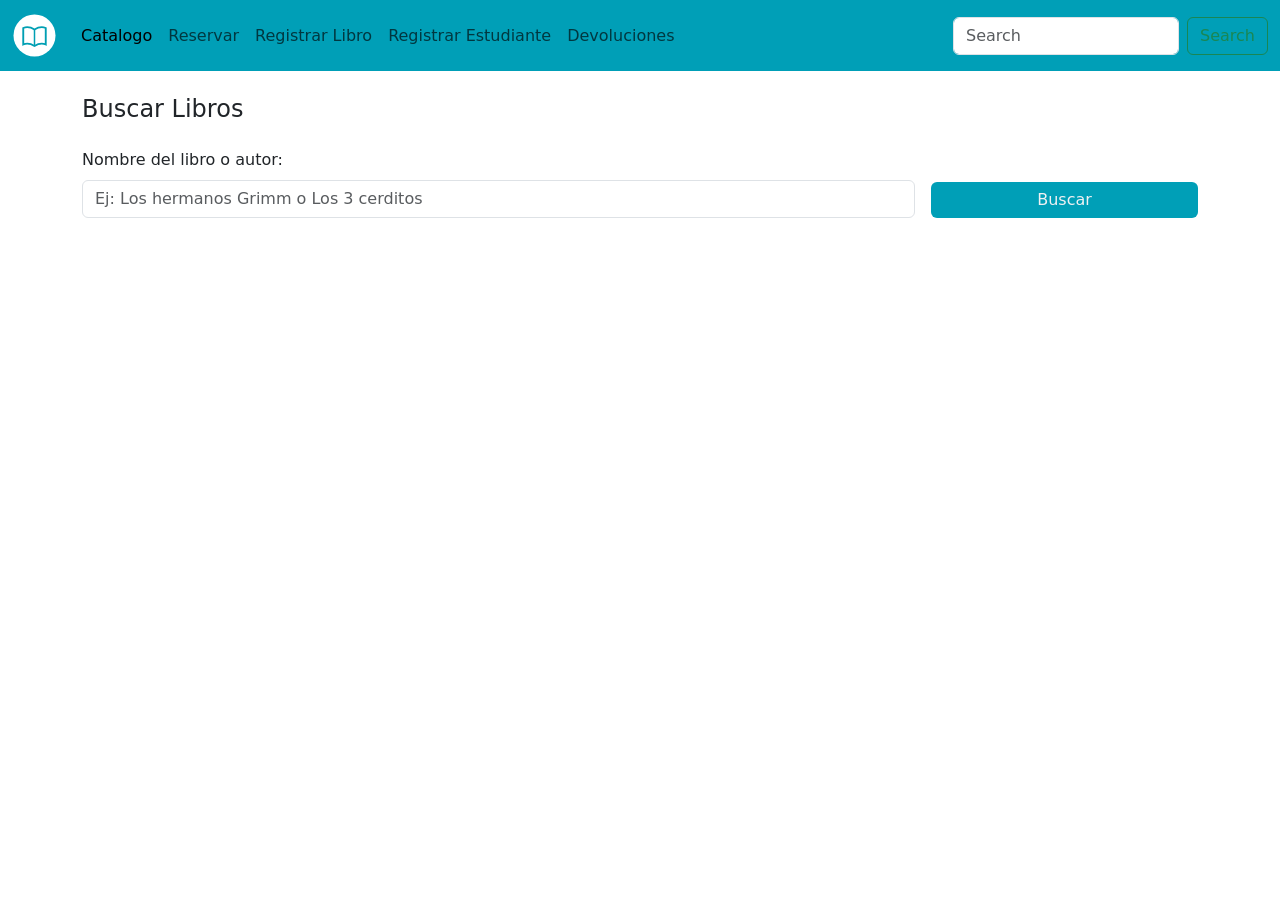
==== index.html @ da83054a "primer commit" ====
<!DOCTYPE html>
<html lang="en">

<head>
    <meta charset="UTF-8">
    <meta name="viewport" content="width=device-width, initial-scale=1.0">
    <title>Biblioteca Digital</title>
    <link href="https://cdn.jsdelivr.net/npm/bootstrap@5.3.9/dist/css/bootstrap.min.css" rel="stylesheet"
        integrity="sha384-yEPZ7jP9S0QKiUQ0m3jjsO4ProIW7wvR9gXkI7JOGa2XVsw53Yke2bsdkBbjmmiX" crossorigin="anonymous">
    <link rel="stylesheet" href="./css/styles.css">
</head>

<body>
    <nav class="navbar navbar-expand-lg navbar-biblioteca">
        <div class="container-fluid">
            <a class="navbar-brand" href="#">
                <svg width="45" height="45" viewBox="0 0 60 60" xmlns="http://www.w3.org/2000/svg">

                    <circle cx="30" cy="30" r="28" fill="white" />

                    <path d="M15 20 Q22 17 30 22 Q38 17 45 20
               V42 Q38 39 30 44 Q22 39 15 42 Z" fill="none" stroke="#009fb3" stroke-width="2.5" />

                    <line x1="30" y1="22" x2="30" y2="44" stroke="#009fb3" stroke-width="2" />

                </svg>

            </a>
            <button class="navbar-toggler" type="button" data-bs-toggle="collapse"
                data-bs-target="#navbarSupportedContent" aria-controls="navbarSupportedContent" aria-expanded="false"
                aria-label="Toggle navigation">
                <span class="navbar-toggler-icon"></span>
            </button>
            <div class="collapse navbar-collapse" id="navbarSupportedContent">
                <ul class="navbar-nav me-auto mb-2 mb-lg-0">
                    <li class="nav-item">
                        <a class="nav-link active" aria-current="page" href="#">Catalogo</a>
                    </li>
                    <li class="nav-item">
                        <a class="nav-link" href="#">Reservar</a>
                    </li>
                    <li class="nav-item">
                        <a class="nav-link" href="#">Registrar Libro</a>
                    </li>
                    <li class="nav-item">
                        <a class="nav-link" href="#">Registrar Estudiante</a>
                    </li>
                    <li class="nav-item">
                        <a class="nav-link" href="#">Devoluciones</a>
                    </li>
                </ul>
                <form class="d-flex" role="search">
                    <input class="form-control me-2" type="search" placeholder="Search" aria-label="Search" />
                    <button class="btn btn-outline-success" type="submit">Search</button>
                </form>
            </div>
        </div>
    </nav>
    <main class="container py-4">
        <!-- TITULO DE LA SECCION -->
        <section class="mb-5">
            <h1 class="h4 mb-4">Buscar Libros</h1>
            <!-- FORMULARIO DE BUSQUEDA -->
             <form class="row g-3" id="formularioBusqueda">
                <div class="col-12 col-md-9">
                    <label for="buscarLibro" class="form-label">Nombre del libro o autor:</label>
                    <input type="search"
                    id="buscarLibro"
                    class="form-control"
                    placeholder="Ej: Los hermanos Grimm o Los 3 cerditos">
                </div>
                <div class="col-12 col-md-3 d-flex align-items-end">
                    <button
                    class="btn btn-biblioteca w-100"
                    >Buscar</button>
                </div>
             </form>
        </section>
    </main>
</body>
<script src="https://cdn.jsdelivr.net/npm/bootstrap@5.3.9/dist/js/bootstrap.bundle.min.js"
    integrity="sha384-WyOxWvTyr1QaMPfiPJSv76iReVthorl5uWlFtZPyK0IEB0hGzo9y5Bp9mYanr8Bu"
    crossorigin="anonymous"></script>

</html>
---- css/styles.css ----
.navbar-biblioteca {
    background-color: #009FB7;
}

.btn-biblioteca {
    background-color: #009FB7;
    color: #EFF1F3;
    border: none;
}

.btn-biblioteca:hover {
    background-color: #037584;
    color: #EFF1F3;
}
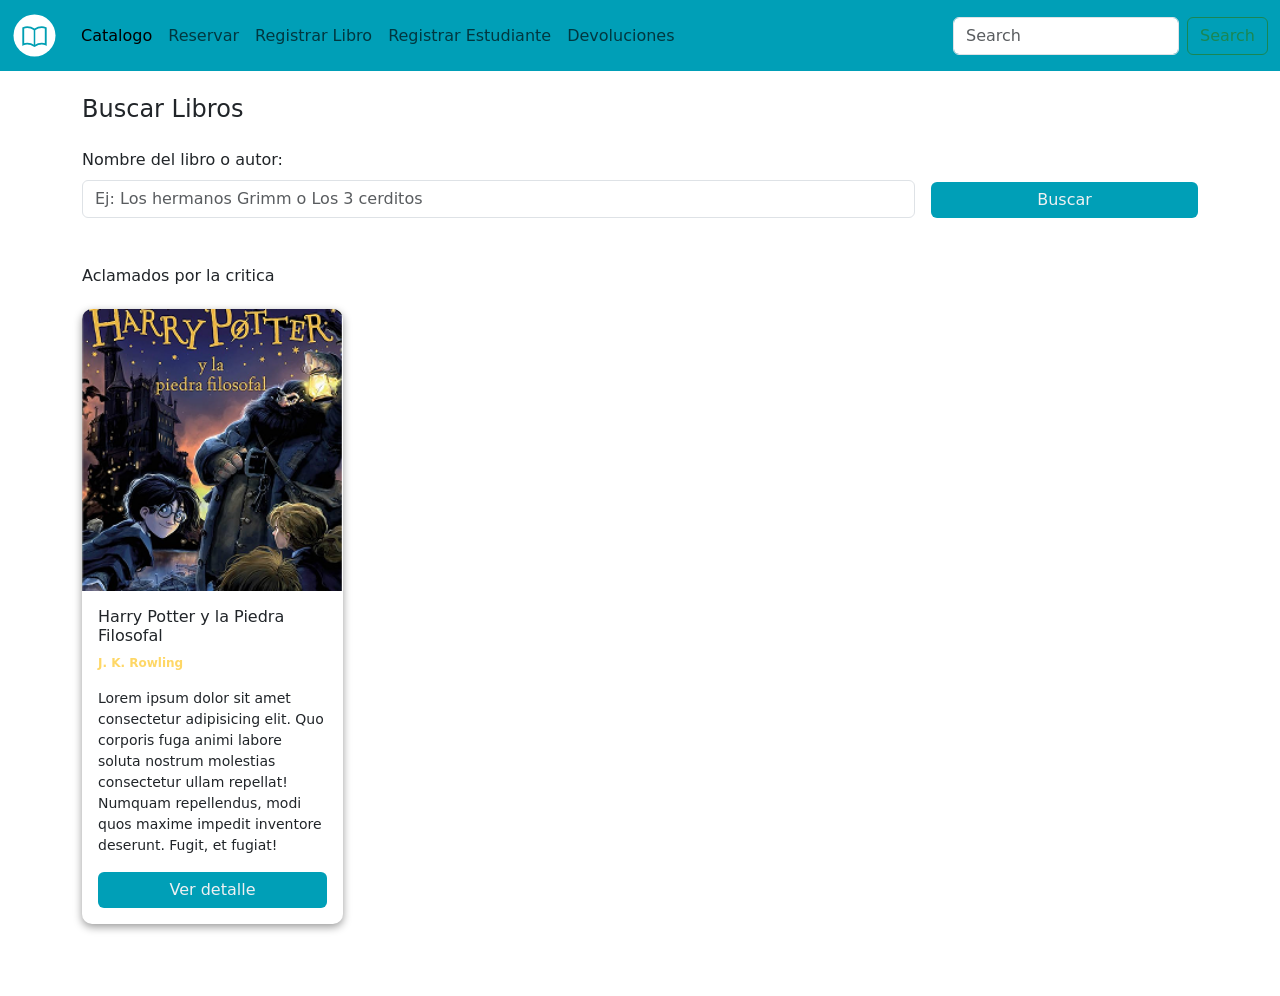
==== commit c402dd07: "se agrego el boton de ver detalle" ====
--- a/index.html
+++ b/index.html
@@ -76,6 +76,38 @@
                 </div>
              </form>
         </section>
+        <!-- COLECCION DE TARJETAS DE LIBROS -->
+        <section class="mb-5">
+            <h2 class="h6 mb-4">Aclamados por la critica</h2>
+            <!-- TARJETAS -->
+            <div class="row g-4">
+                <div class="col-12 col-md-3">
+                    <article class="card libro-card h-100">
+                        <img 
+                        src="./assets/images/harry_potter.png" 
+                        alt="Harry Potter"
+                        class="card-img-top">
+                        <div class="card-body">
+                            <h3
+                            class="card-title h6"
+                            >Harry Potter y la Piedra Filosofal</h3>
+                            <p
+                            class="autor-libro"
+                            >J. K. Rowling</p>
+                            <p class="card-text small"
+                            >Lorem ipsum dolor sit amet consectetur adipisicing 
+                                elit. Quo corporis fuga animi labore soluta nostrum 
+                                molestias consectetur ullam repellat! Numquam 
+                                repellendus, modi quos maxime impedit inventore 
+                                deserunt. Fugit, et fugiat!</p>
+                            <a 
+                            href=""
+                            class="btn btn-biblioteca w-100">Ver detalle</a>
+                        </div>
+                    </article>
+                </div>
+            </div>
+        </section>
     </main>
 </body>
 <script src="https://cdn.jsdelivr.net/npm/bootstrap@5.3.9/dist/js/bootstrap.bundle.min.js"
--- a/css/styles.css
+++ b/css/styles.css
@@ -11,4 +11,17 @@
 .btn-biblioteca:hover {
     background-color: #037584;
     color: #EFF1F3;
+}
+
+.libro-card {
+    border: none;
+    border-radius: 10px;
+    overflow: hidden;
+    box-shadow: 0 3px 8px rgba(0, 0, 0, 0.4);
+}
+
+.autor-libro {
+    color: #FED766;
+    font-size: 12px;
+    font-weight: bolder;
 }
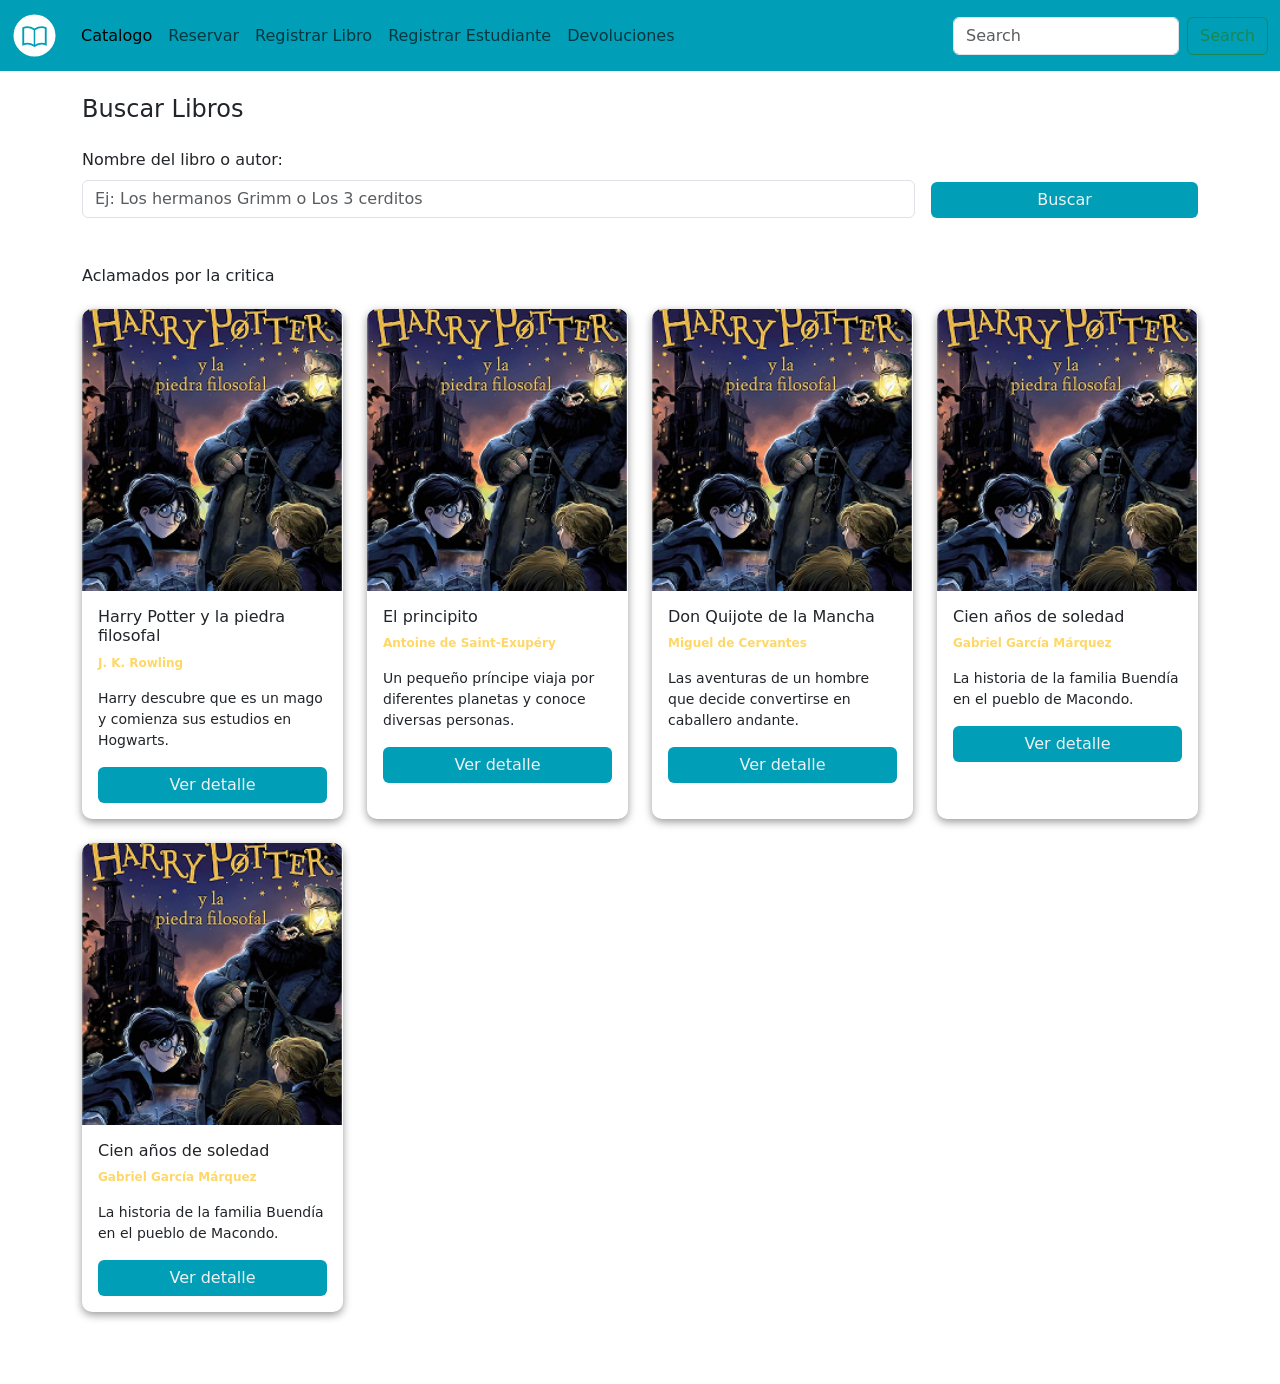
==== commit 69f1dbfd: "se adiciono el muestreo del filtrado en el js[" ====
--- a/index.html
+++ b/index.html
@@ -71,6 +71,7 @@
                 </div>
                 <div class="col-12 col-md-3 d-flex align-items-end">
                     <button
+                    type="submit"
                     class="btn btn-biblioteca w-100"
                     >Buscar</button>
                 </div>
@@ -80,32 +81,8 @@
         <section class="mb-5">
             <h2 class="h6 mb-4">Aclamados por la critica</h2>
             <!-- TARJETAS -->
-            <div class="row g-4">
-                <div class="col-12 col-md-3">
-                    <article class="card libro-card h-100">
-                        <img 
-                        src="./assets/images/harry_potter.png" 
-                        alt="Harry Potter"
-                        class="card-img-top">
-                        <div class="card-body">
-                            <h3
-                            class="card-title h6"
-                            >Harry Potter y la Piedra Filosofal</h3>
-                            <p
-                            class="autor-libro"
-                            >J. K. Rowling</p>
-                            <p class="card-text small"
-                            >Lorem ipsum dolor sit amet consectetur adipisicing 
-                                elit. Quo corporis fuga animi labore soluta nostrum 
-                                molestias consectetur ullam repellat! Numquam 
-                                repellendus, modi quos maxime impedit inventore 
-                                deserunt. Fugit, et fugiat!</p>
-                            <a 
-                            href=""
-                            class="btn btn-biblioteca w-100">Ver detalle</a>
-                        </div>
-                    </article>
-                </div>
+            <div class="row g-4" id="contenedorLibros">
+                
             </div>
         </section>
     </main>
@@ -113,5 +90,5 @@
 <script src="https://cdn.jsdelivr.net/npm/bootstrap@5.3.9/dist/js/bootstrap.bundle.min.js"
     integrity="sha384-WyOxWvTyr1QaMPfiPJSv76iReVthorl5uWlFtZPyK0IEB0hGzo9y5Bp9mYanr8Bu"
     crossorigin="anonymous"></script>
-
-</html>+<script src="./js/app.js"></script>
+</html>
--- a/css/styles.css
+++ b/css/styles.css
@@ -24,4 +24,18 @@
     color: #FED766;
     font-size: 12px;
     font-weight: bolder;
+}
+
+.portada-contenedor {
+    display: flex;
+    justify-content: center;
+    align-items: center;
+}
+
+.portada-detalle {
+    width: 100%;
+    max-width: 280px;
+    height: auto;
+    border-radius: 4px;
+    box-shadow: 0 4px 10px rgba(0, 0, 0, 0.4);
 }
